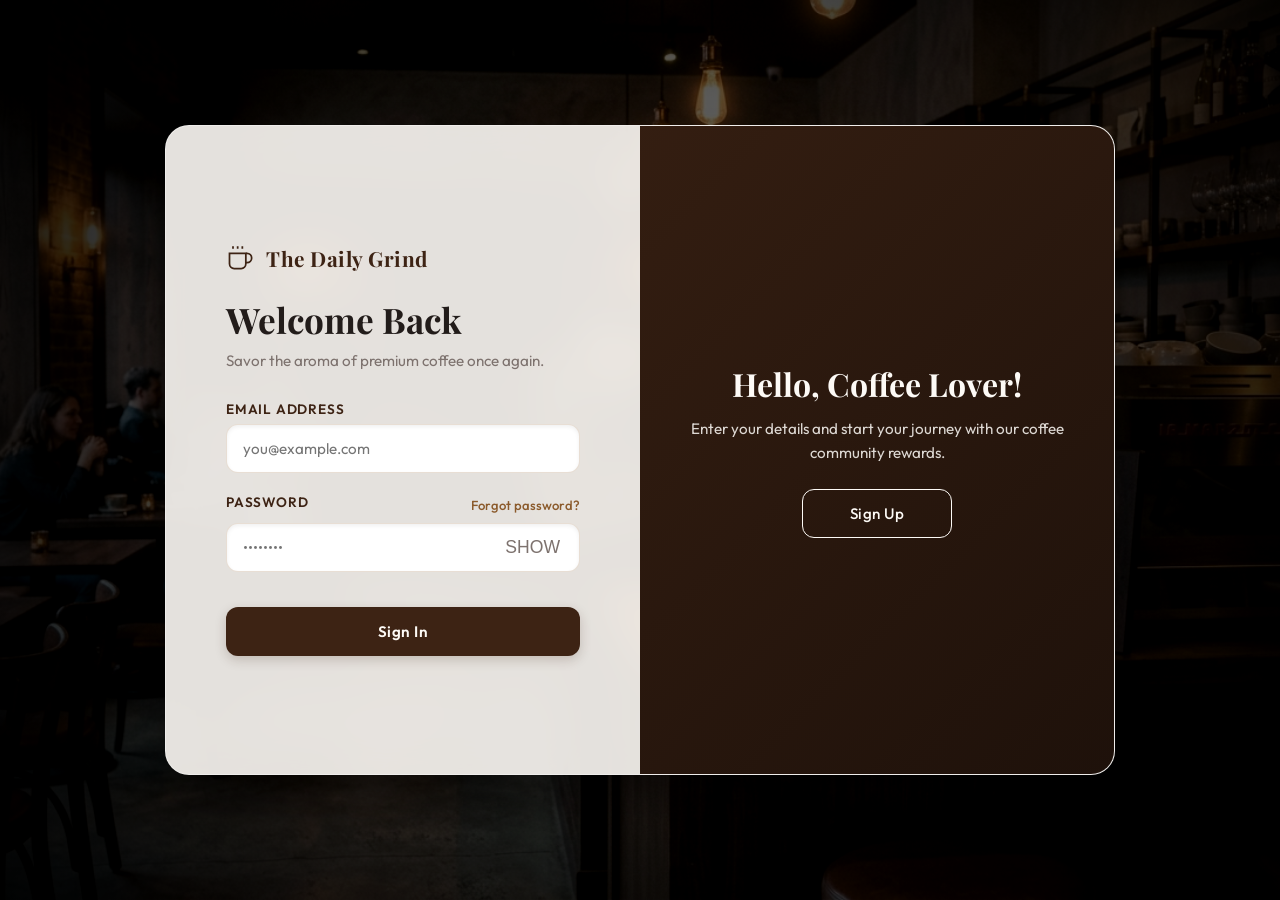
==== index.html @ 91935ff2 "Initial commit: Coffee Shop Management System" ====
<!DOCTYPE html>
<html lang="en">
<head>
  <meta charset="UTF-8">
  <meta name="viewport" content="width=device-width, initial-scale=1.0">
  <meta name="description" content="Access the Daily Grind coffee shop portal. Sign in or create an account to manage orders, earn loyalty rewards, and explore premium blends.">
  <title>The Daily Grind | Member Portal</title>
  <!-- Google Fonts -->
  <link rel="preconnect" href="https://fonts.googleapis.com">
  <link rel="preconnect" href="https://fonts.gstatic.com" crossorigin>
  <link href="https://fonts.googleapis.com/css2?family=Outfit:wght@300;400;500;600;700&family=Playfair+Display:ital,wght@0,400;0,600;0,700;1,400&display=swap" rel="stylesheet">
  <!-- Stylesheet -->
  <link rel="stylesheet" href="style.css">
</head>
<body>
  <!-- Toast Notification System -->
  <div id="toast-container" aria-live="polite"></div>

  <!-- Background overlay overlaying the generated image -->
  <div class="bg-blur-overlay"></div>

  <main class="auth-wrapper">
    <div class="auth-container" id="auth-container">
      
      <!-- SIGN UP FORM -->
      <div class="form-container sign-up-container">
        <form id="signup-form" novalidate>
          <div class="brand-header">
            <svg class="brand-logo-svg" viewBox="0 0 24 24" fill="none" stroke="currentColor" stroke-width="1.5">
              <path d="M17 8h1a4 4 0 1 1 0 8h-1"/>
              <path d="M3 8h14v9a4 4 0 0 1-4 4H7a4 4 0 0 1-4-4V8z"/>
              <line x1="6" y1="2" x2="6" y2="4"/>
              <line x1="10" y1="2" x2="10" y2="4"/>
              <line x1="14" y1="2" x2="14" y2="4"/>
            </svg>
            <h1 class="brand-title">The Daily Grind</h1>
          </div>
          <h2>Create Account</h2>
          <p class="form-subtitle">Join us for the ultimate coffee experience.</p>
          
          <!-- Full Name -->
          <div class="field-group">
            <label for="signup-name">Full Name</label>
            <input
              type="text"
              id="signup-name"
              name="name"
              placeholder="e.g. John Doe"
              required
              autocomplete="name"
              enterkeyhint="next"
            >
            <div id="signup-name-error" class="error-msg">
              <svg class="error-svg-icon" viewBox="0 0 24 24" fill="none" stroke="currentColor" stroke-width="2">
                <circle cx="12" cy="12" r="10"/><line x1="12" y1="8" x2="12" y2="12"/><line x1="12" y1="16" x2="12.01" y2="16"/>
              </svg>
              <span>Please enter your full name.</span>
            </div>
          </div>

          <!-- Email -->
          <div class="field-group">
            <label for="signup-email">Email Address</label>
            <span id="signup-email-hint" class="hint">Format: you@example.com</span>
            <input
              type="email"
              id="signup-email"
              name="email"
              placeholder="you@example.com"
              required
              autocomplete="username"
              aria-describedby="signup-email-hint"
              enterkeyhint="next"
            >
            <div id="signup-email-error" class="error-msg">
              <svg class="error-svg-icon" viewBox="0 0 24 24" fill="none" stroke="currentColor" stroke-width="2">
                <circle cx="12" cy="12" r="10"/><line x1="12" y1="8" x2="12" y2="12"/><line x1="12" y1="16" x2="12.01" y2="16"/>
              </svg>
              <span>Please enter a valid email address.</span>
            </div>
          </div>

          <!-- Password -->
          <div class="field-group">
            <label for="signup-password">Password</label>
            <!-- Rules placed above the input for visibility and accessibility -->
            <ul id="password-rules" class="rules-list">
              <li id="rule-length">At least 8 characters</li>
              <li id="rule-uppercase">One uppercase letter</li>
              <li id="rule-number">One number</li>
              <li id="rule-special">One special character</li>
            </ul>
            <div class="password-input-wrapper">
              <input
                type="password"
                id="signup-password"
                name="new-password"
                placeholder="••••••••"
                required
                pattern="(?=.*\d)(?=.*[a-z])(?=.*[A-Z])(?=.*[\W_]).{8,}"
                autocomplete="new-password"
                aria-describedby="password-rules"
                enterkeyhint="done"
              >
              <button 
                type="button" 
                class="toggle-password-btn" 
                aria-label="Show password"
                title="Show password"
              >
                SHOW
              </button>
            </div>
            <div id="signup-password-error" class="error-msg">
              <svg class="error-svg-icon" viewBox="0 0 24 24" fill="none" stroke="currentColor" stroke-width="2">
                <circle cx="12" cy="12" r="10"/><line x1="12" y1="8" x2="12" y2="12"/><line x1="12" y1="16" x2="12.01" y2="16"/>
              </svg>
              <span>Password does not meet security requirements.</span>
            </div>
          </div>

          <button type="submit" class="btn btn-primary" id="btn-signup">Create Account</button>
          
          <div class="mobile-toggle-helper">
            Already have an account? <button type="button" class="btn-text" id="toggle-to-signin">Sign In</button>
          </div>
        </form>
      </div>

      <!-- SIGN IN FORM -->
      <div class="form-container sign-in-container">
        <form id="signin-form" novalidate>
          <div class="brand-header">
            <svg class="brand-logo-svg" viewBox="0 0 24 24" fill="none" stroke="currentColor" stroke-width="1.5">
              <path d="M17 8h1a4 4 0 1 1 0 8h-1"/>
              <path d="M3 8h14v9a4 4 0 0 1-4 4H7a4 4 0 0 1-4-4V8z"/>
              <line x1="6" y1="2" x2="6" y2="4"/>
              <line x1="10" y1="2" x2="10" y2="4"/>
              <line x1="14" y1="2" x2="14" y2="4"/>
            </svg>
            <h1 class="brand-title">The Daily Grind</h1>
          </div>
          <h2>Welcome Back</h2>
          <p class="form-subtitle">Savor the aroma of premium coffee once again.</p>

          <!-- Email -->
          <div class="field-group">
            <label for="signin-email">Email Address</label>
            <input
              type="email"
              id="signin-email"
              name="email"
              placeholder="you@example.com"
              required
              autocomplete="username"
              enterkeyhint="next"
            >
            <div id="signin-email-error" class="error-msg">
              <svg class="error-svg-icon" viewBox="0 0 24 24" fill="none" stroke="currentColor" stroke-width="2">
                <circle cx="12" cy="12" r="10"/><line x1="12" y1="8" x2="12" y2="12"/><line x1="12" y1="16" x2="12.01" y2="16"/>
              </svg>
              <span>Please enter a valid email address.</span>
            </div>
          </div>

          <!-- Password -->
          <div class="field-group">
            <div class="label-row">
              <label for="signin-password">Password</label>
              <a href="#" class="forgot-password-link">Forgot password?</a>
            </div>
            <div class="password-input-wrapper">
              <input
                type="password"
                id="signin-password"
                name="password"
                placeholder="••••••••"
                required
                autocomplete="current-password"
                enterkeyhint="done"
              >
              <button 
                type="button" 
                class="toggle-password-btn" 
                aria-label="Show password"
                title="Show password"
              >
                SHOW
              </button>
            </div>
            <div id="signin-password-error" class="error-msg">
              <svg class="error-svg-icon" viewBox="0 0 24 24" fill="none" stroke="currentColor" stroke-width="2">
                <circle cx="12" cy="12" r="10"/><line x1="12" y1="8" x2="12" y2="12"/><line x1="12" y1="16" x2="12.01" y2="16"/>
              </svg>
              <span>Password is required.</span>
            </div>
          </div>

          <button type="submit" class="btn btn-primary" id="btn-signin">Sign In</button>
          
          <div class="mobile-toggle-helper">
            New to the shop? <button type="button" class="btn-text" id="toggle-to-signup">Create Account</button>
          </div>
        </form>
      </div>

      <!-- OVERLAY PANELS FOR DESKTOP -->
      <div class="overlay-container">
        <div class="overlay">
          <div class="overlay-panel overlay-left">
            <h3>Welcome Back, Friend!</h3>
            <p>To keep connected with your rewards, please log in with your personal info.</p>
            <button class="btn btn-outline" id="signIn">Sign In</button>
          </div>
          <div class="overlay-panel overlay-right">
            <h3>Hello, Coffee Lover!</h3>
            <p>Enter your details and start your journey with our coffee community rewards.</p>
            <button class="btn btn-outline" id="signUp">Sign Up</button>
          </div>
        </div>
      </div>

    </div>
  </main>

  <script src="api_client.js"></script>
  <script src="app.js"></script>
</body>
</html>
---- style.css ----
/* CSS CUSTOM PROPERTIES (Variables) */
:root {
  /* Color Palette - Premium Espresso Black, Cream White, and Warm Coffee Browns */
  --color-dark-bg: #12100e;        /* Dark roasted charcoal */
  --color-dark-surface: #1e1b18;   /* Espresso dark surface */
  --color-light-bg: #fdfaf6;       /* Warm milk cream */
  --color-light-surface: #ffffff;  /* Pure white */
  --color-accent-brown: #8b5a2b;   /* Roasted caramel brown */
  --color-accent-hover: #70461e;   /* Dark cocoa hover state */
  --color-accent-light: #dfc1a5;   /* Creamy latte outline/accent */
  --color-accent-dark: #3d2314;    /* Strong double-shot espresso */
  
  --color-text-dark: #221c1a;      /* Bold print dark text */
  --color-text-light: #fdfaf6;     /* Bright text for dark backgrounds */
  --color-text-muted: #7d726e;     /* Ground coffee grey text */
  
  /* Validation Colors */
  --color-error: #c84021;          /* Warm dark red error */
  --color-error-bg: #fdf3f0;
  --color-success: #1f7d45;        /* Forest green success */
  --color-success-bg: #f2fbf5;
  
  /* Typography */
  --font-sans: 'Outfit', -apple-system, BlinkMacSystemFont, "Segoe UI", Roboto, sans-serif;
  --font-serif: 'Playfair Display', "Didot", Georgia, serif;
  
  /* Design Details */
  --border-radius-lg: 24px;
  --border-radius-md: 12px;
  --border-radius-sm: 8px;
  
  --shadow-premium: 0 20px 40px rgba(0, 0, 0, 0.4), 0 1px 3px rgba(0, 0, 0, 0.1);
  --shadow-inner: inset 0 2px 4px rgba(0, 0, 0, 0.06);
  --shadow-focus: 0 0 0 4px rgba(139, 90, 43, 0.25);
  --shadow-error-focus: 0 0 0 4px rgba(200, 64, 33, 0.2);
  --shadow-success-focus: 0 0 0 4px rgba(31, 125, 69, 0.2);
  
  --transition-normal: 0.3s cubic-bezier(0.25, 0.8, 0.25, 1);
  --transition-slow: 0.6s cubic-bezier(0.76, 0, 0.24, 1);
}

/* RESET & BASE STYLES */
*, *::before, *::after {
  box-sizing: border-box;
  margin: 0;
  padding: 0;
}

body {
  font-family: var(--font-sans);
  background-color: var(--color-dark-bg);
  color: var(--color-text-dark);
  min-height: 100vh;
  display: flex;
  justify-content: center;
  align-items: center;
  overflow-x: hidden;
  position: relative;
}

/* BACKGROUND BLUR & IMAGE OVERLAY */
.bg-blur-overlay {
  position: fixed;
  top: 0;
  left: 0;
  width: 100vw;
  height: 100vh;
  background-image: url('coffee_shop_bg.jpg');
  background-size: cover;
  background-position: center;
  z-index: -2;
  filter: brightness(0.45) contrast(1.05);
}

.bg-blur-overlay::after {
  content: '';
  position: absolute;
  top: 0;
  left: 0;
  width: 100%;
  height: 100%;
  background: radial-gradient(circle, transparent 30%, rgba(10, 9, 8, 0.85) 100%);
  z-index: -1;
}

/* MAIN WRAPPER */
.auth-wrapper {
  width: 100%;
  max-width: 1200px;
  padding: 20px;
  display: flex;
  justify-content: center;
  align-items: center;
  z-index: 1;
}

/* AUTH CONTAINER (Glassmorphism card) */
.auth-container {
  background: rgba(253, 250, 246, 0.9); /* Cream glass base */
  backdrop-filter: blur(20px);
  -webkit-backdrop-filter: blur(20px);
  border: 1px solid rgba(255, 255, 255, 0.4);
  border-radius: var(--border-radius-lg);
  box-shadow: var(--shadow-premium);
  position: relative;
  overflow: hidden;
  width: 950px;
  max-width: 100%;
  min-height: 650px;
  transition: min-height var(--transition-slow);
}

/* FORM CONTAINERS (Desktop sliding setup) */
.form-container {
  position: absolute;
  top: 0;
  height: 100%;
  transition: all var(--transition-slow);
}

.sign-in-container {
  left: 0;
  width: 50%;
  z-index: 2;
}

.sign-up-container {
  left: 0;
  width: 50%;
  opacity: 0;
  z-index: 1;
}

/* ACTIVE STATE ANIMATIONS FOR DESKTOP SLIDE */
.auth-container.right-panel-active .sign-in-container {
  transform: translateX(100%);
  opacity: 0;
  z-index: 1;
}

.auth-container.right-panel-active .sign-up-container {
  transform: translateX(100%);
  opacity: 1;
  z-index: 5;
  animation: show 0.6s;
}

@keyframes show {
  0%, 49.99% {
    opacity: 0;
    z-index: 1;
  }
  50%, 100% {
    opacity: 1;
    z-index: 5;
  }
}

/* FORM INNER STYLING */
form {
  background: transparent;
  display: flex;
  flex-direction: column;
  padding: 40px 60px;
  height: 100%;
  justify-content: center;
  overflow-y: auto;
}

/* Custom Scrollbar for form content */
form::-webkit-scrollbar {
  width: 6px;
}
form::-webkit-scrollbar-track {
  background: transparent;
}
form::-webkit-scrollbar-thumb {
  background: rgba(139, 90, 43, 0.2);
  border-radius: var(--border-radius-sm);
}
form::-webkit-scrollbar-thumb:hover {
  background: rgba(139, 90, 43, 0.4);
}

/* BRAND HEADER */
.brand-header {
  display: flex;
  align-items: center;
  gap: 12px;
  margin-bottom: 24px;
}

.brand-logo-svg {
  width: 28px;
  height: 28px;
  stroke: var(--color-accent-dark);
  flex-shrink: 0;
}

.brand-title {
  font-family: var(--font-serif);
  font-size: 1.3rem;
  font-weight: 700;
  color: var(--color-accent-dark);
  letter-spacing: 0.5px;
}

/* Error message SVG icon */
.error-svg-icon {
  width: 14px;
  height: 14px;
  stroke: var(--color-error);
  flex-shrink: 0;
}

.error-msg {
  display: none;
  color: var(--color-error);
  font-size: 0.82rem;
  font-weight: 500;
  margin-top: 6px;
  animation: slideDown 0.25s ease-out;
  align-items: center;
  gap: 6px;
}

h2 {
  font-family: var(--font-serif);
  font-size: 2.2rem;
  font-weight: 700;
  color: var(--color-text-dark);
  margin-bottom: 8px;
}

.form-subtitle {
  color: var(--color-text-muted);
  font-size: 0.95rem;
  margin-bottom: 30px;
}

/* FORM FIELD GROUPS */
.field-group {
  margin-bottom: 20px;
  display: flex;
  flex-direction: column;
  position: relative;
}

.label-row {
  display: flex;
  justify-content: space-between;
  align-items: center;
  margin-bottom: 6px;
}

label {
  font-size: 0.85rem;
  font-weight: 600;
  color: var(--color-accent-dark);
  margin-bottom: 6px;
  text-transform: uppercase;
  letter-spacing: 0.8px;
}

/* Hints placed above the inputs as specified by standard */
.hint {
  font-size: 0.8rem;
  color: var(--color-text-muted);
  margin-bottom: 6px;
  display: block;
}

.rules-list {
  font-size: 0.78rem;
  color: var(--color-text-muted);
  margin-bottom: 8px;
  padding-left: 18px;
  display: flex;
  flex-direction: column;
  gap: 4px;
}

.rules-list li {
  transition: color var(--transition-normal);
}

.rules-list li.valid {
  color: var(--color-success);
}

.rules-list li.valid::marker {
  content: '✓ ';
}

.rules-list li.invalid-active {
  color: var(--color-error);
  font-weight: 500;
}

input {
  background-color: var(--color-light-surface);
  border: 1.5px solid rgba(139, 90, 43, 0.2);
  border-radius: var(--border-radius-md);
  padding: 14px 16px;
  font-family: var(--font-sans);
  font-size: 0.95rem;
  color: var(--color-text-dark);
  width: 100%;
  outline: none;
  box-shadow: var(--shadow-inner);
  transition: border-color var(--transition-normal), 
              background-color var(--transition-normal), 
              box-shadow var(--transition-normal);
}

input:hover {
  border-color: rgba(139, 90, 43, 0.4);
}

input:focus {
  border-color: var(--color-accent-brown);
  box-shadow: var(--shadow-focus);
}

/* PASSWORD INPUT WRAPPER WITH SHOW/HIDE TOGGLE */
.password-input-wrapper {
  position: relative;
  display: flex;
  align-items: center;
  width: 100%;
}

.password-input-wrapper input {
  padding-right: 48px;
}

.toggle-password-btn {
  position: absolute;
  right: 12px;
  background: none;
  border: none;
  cursor: pointer;
  padding: 8px;
  font-size: 1.1rem;
  color: var(--color-text-muted);
  transition: color var(--transition-normal), transform var(--transition-normal);
  display: flex;
  align-items: center;
  justify-content: center;
  border-radius: 50%;
}

.toggle-password-btn:hover {
  color: var(--color-accent-brown);
  background-color: rgba(139, 90, 43, 0.06);
}

.toggle-password-btn:focus-visible {
  outline: 2px solid var(--color-accent-brown);
}

/* FORM ERROR MESSAGES */
.error-msg {
  display: none;
  color: var(--color-error);
  font-size: 0.82rem;
  font-weight: 500;
  margin-top: 6px;
  animation: slideDown 0.25s ease-out;
}

@keyframes slideDown {
  from {
    opacity: 0;
    transform: translateY(-5px);
  }
  to {
    opacity: 1;
    transform: translateY(0);
  }
}

/* INPUT VALIDATION STYLING - MODERN `:user-invalid` & `:user-valid` AND FALLBACKS */
input:user-invalid,
input.user-invalid-fallback {
  border-color: var(--color-error);
  background-color: var(--color-error-bg);
}

input:user-invalid:focus,
input.user-invalid-fallback:focus {
  box-shadow: var(--shadow-error-focus);
}

input:user-invalid + .error-msg,
input.user-invalid-fallback + .error-msg,
.password-input-wrapper:has(input:user-invalid) + .error-msg,
.password-input-wrapper:has(input.user-invalid-fallback) + .error-msg {
  display: block;
}

/* Highlight rules list when error is shown */
.field-group:has(input:user-invalid) label,
.field-group:has(input.user-invalid-fallback) label {
  color: var(--color-error);
}

/* Success reinforces validation */
input:user-valid,
input.user-valid-fallback {
  border-color: var(--color-success);
}

input:user-valid:focus,
input.user-valid-fallback:focus {
  box-shadow: var(--shadow-success-focus);
}

/* LINKS */
.forgot-password-link {
  font-size: 0.82rem;
  color: var(--color-accent-brown);
  text-decoration: none;
  font-weight: 500;
  transition: color var(--transition-normal);
}

.forgot-password-link:hover {
  color: var(--color-accent-hover);
  text-decoration: underline;
}

/* BUTTONS */
.btn {
  border-radius: var(--border-radius-md);
  border: 1px solid transparent;
  padding: 14px 28px;
  font-family: var(--font-sans);
  font-size: 0.95rem;
  font-weight: 600;
  letter-spacing: 0.5px;
  cursor: pointer;
  transition: all var(--transition-normal);
  display: inline-flex;
  justify-content: center;
  align-items: center;
  text-decoration: none;
  outline: none;
}

.btn-primary {
  background-color: var(--color-accent-dark);
  color: var(--color-text-light);
  box-shadow: 0 4px 12px rgba(61, 35, 20, 0.2);
  margin-top: 15px;
}

.btn-primary:hover {
  background-color: var(--color-accent-hover);
  transform: translateY(-2px);
  box-shadow: 0 6px 16px rgba(139, 90, 43, 0.35);
}

.btn-primary:active {
  transform: translateY(0);
}

.btn-outline {
  background-color: transparent;
  border-color: var(--color-text-light);
  color: var(--color-text-light);
  font-weight: 500;
  width: 150px;
}

.btn-outline:hover {
  background-color: var(--color-text-light);
  color: var(--color-accent-dark);
  transform: translateY(-2px);
}

.btn-outline:active {
  transform: translateY(0);
}

.btn-text {
  background: none;
  border: none;
  font-family: var(--font-sans);
  font-size: inherit;
  font-weight: 600;
  color: var(--color-accent-brown);
  cursor: pointer;
  padding: 0 2px;
  text-decoration: underline;
}

.btn-text:hover {
  color: var(--color-accent-hover);
}

/* MOBILE TOGGLE HELPER */
.mobile-toggle-helper {
  display: none; /* Desktop hidden */
}

/* SLIDING OVERLAY CONTAINER (Desktop-only styling) */
.overlay-container {
  position: absolute;
  top: 0;
  left: 50%;
  width: 50%;
  height: 100%;
  overflow: hidden;
  transition: transform var(--transition-slow);
  z-index: 100;
}

.auth-container.right-panel-active .overlay-container {
  transform: translateX(-100%);
}

.overlay {
  background: linear-gradient(135deg, var(--color-accent-dark) 0%, #1e110a 100%);
  background-repeat: no-repeat;
  background-size: cover;
  color: var(--color-text-light);
  position: relative;
  left: -100%;
  height: 100%;
  width: 200%;
  transform: translateX(0);
  transition: transform var(--transition-slow);
}

.auth-container.right-panel-active .overlay {
  transform: translateX(50%);
}

.overlay-panel {
  position: absolute;
  display: flex;
  flex-direction: column;
  justify-content: center;
  align-items: center;
  padding: 0 50px;
  text-align: center;
  top: 0;
  height: 100%;
  width: 50%;
  transform: translateX(0);
  transition: transform var(--transition-slow);
}

.overlay-left {
  transform: translateX(-20%);
}

.auth-container.right-panel-active .overlay-left {
  transform: translateX(0);
}

.overlay-right {
  right: 0;
  transform: translateX(0);
}

.auth-container.right-panel-active .overlay-right {
  transform: translateX(20%);
}

.overlay-panel h3 {
  font-family: var(--font-serif);
  font-size: 2rem;
  font-weight: 700;
  margin-bottom: 12px;
}

.overlay-panel p {
  font-size: 0.95rem;
  line-height: 1.6;
  margin-bottom: 24px;
  opacity: 0.85;
}

/* TOAST MESSAGE SYSTEM */
#toast-container {
  position: fixed;
  bottom: 24px;
  right: 24px;
  z-index: 1000;
  display: flex;
  flex-direction: column;
  gap: 12px;
}

.toast {
  background: var(--color-light-surface);
  color: var(--color-text-dark);
  padding: 16px 24px;
  border-radius: var(--border-radius-md);
  box-shadow: 0 10px 30px rgba(0,0,0,0.15);
  border-left: 5px solid var(--color-accent-brown);
  font-weight: 500;
  font-size: 0.92rem;
  display: flex;
  align-items: center;
  gap: 12px;
  min-width: 300px;
  max-width: 450px;
  transform: translateY(100px);
  opacity: 0;
  animation: toastIn 0.35s cubic-bezier(0.175, 0.885, 0.32, 1.275) forwards;
  transition: opacity 0.3s, transform 0.3s;
}

.toast.toast-success {
  border-left-color: var(--color-success);
}

.toast.toast-error {
  border-left-color: var(--color-error);
}

@keyframes toastIn {
  to {
    transform: translateY(0);
    opacity: 1;
  }
}

/* RESPONSIVE LAYOUT (Mobile & Tablet adaptions) */
@media (max-width: 768px) {
  .auth-container {
    width: 100%;
    min-height: 520px;
    height: auto;
    padding-bottom: 20px;
  }

  .overlay-container {
    display: none; /* Hide desktop side panel */
  }

  .form-container {
    position: relative;
    width: 100%;
    height: auto;
    transform: none !important;
    opacity: 1 !important;
    display: none;
  }

  /* Responsive toggling active state controlled by JS */
  .auth-container:not(.right-panel-active) .sign-in-container {
    display: block;
  }

  .auth-container.right-panel-active .sign-up-container {
    display: block;
    animation: fadeIn 0.4s ease;
  }

  form {
    padding: 30px 24px;
  }

  h2 {
    font-size: 1.8rem;
  }

  .mobile-toggle-helper {
    display: block;
    text-align: center;
    margin-top: 24px;
    font-size: 0.9rem;
    color: var(--color-text-muted);
  }

  @keyframes fadeIn {
    from { opacity: 0; }
    to { opacity: 1; }
  }
}
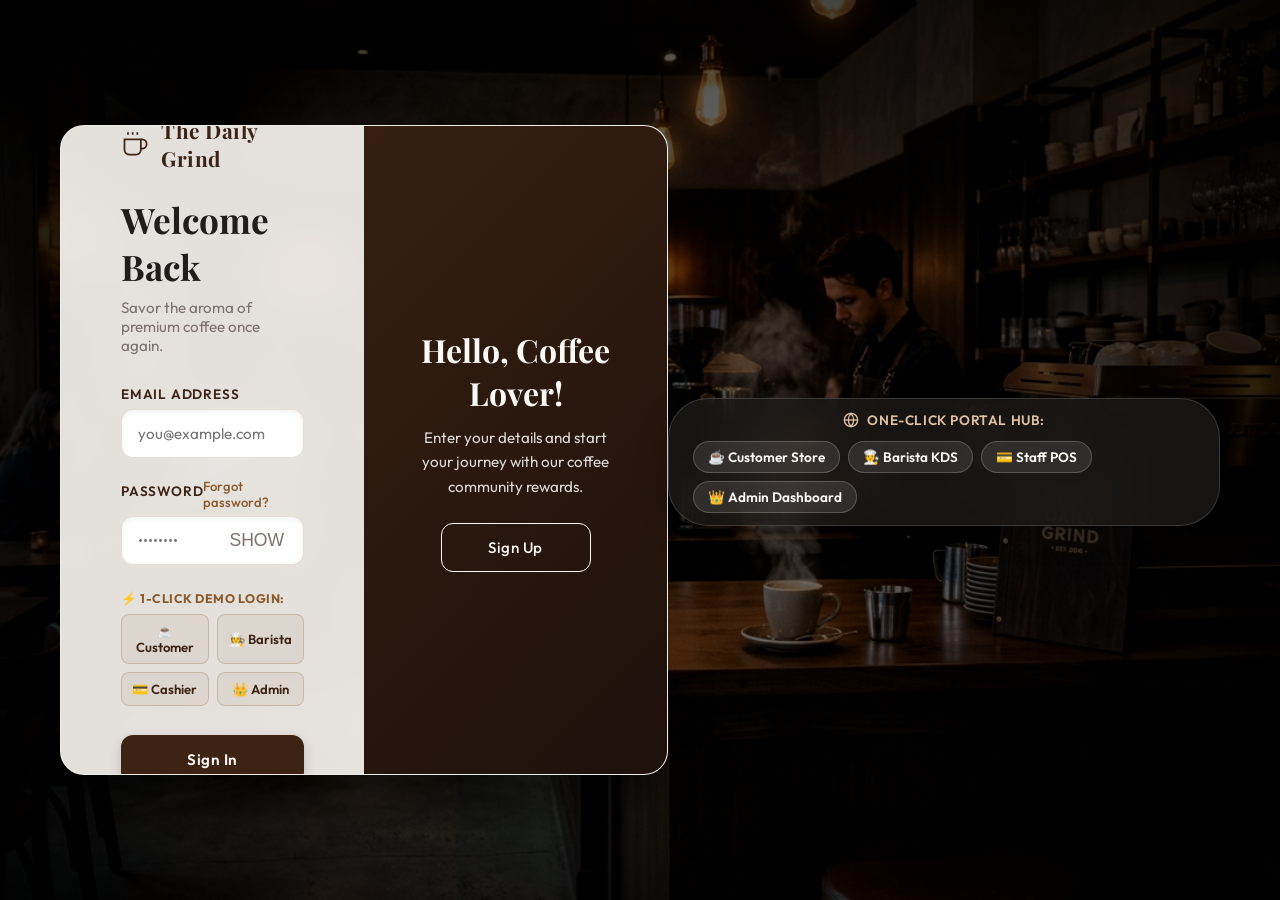
==== commit 0d3c8a81: "Add unified single-portal authentication with role selection, 1-click demo login, portal hub, and re" ====
--- a/index.html
+++ b/index.html
@@ -119,6 +119,17 @@
             </div>
           </div>
 
+          <!-- Account Role Selection -->
+          <div class="field-group">
+            <label for="signup-role">Account Access Level</label>
+            <select id="signup-role" name="role" class="auth-role-select">
+              <option value="customer" selected>☕ Customer (Ordering & Loyalty Rewards)</option>
+              <option value="barista">🧑‍🍳 Barista (Kitchen Ticket Display)</option>
+              <option value="staff">💳 Staff / Cashier (POS Terminal Register)</option>
+              <option value="admin">👑 Store Administrator (Full Control & Analytics)</option>
+            </select>
+          </div>
+
           <button type="submit" class="btn btn-primary" id="btn-signup">Create Account</button>
           
           <div class="mobile-toggle-helper">
@@ -196,6 +207,17 @@
             </div>
           </div>
 
+          <!-- 1-Click Quick Demo Accounts -->
+          <div class="quick-demo-wrapper">
+            <span class="quick-demo-label">⚡ 1-Click Demo Login:</span>
+            <div class="quick-demo-chips">
+              <button type="button" class="demo-chip" data-email="john.doe@example.com" data-role="customer" title="Sign in as Customer">☕ Customer</button>
+              <button type="button" class="demo-chip" data-email="barista@dailygrind.com" data-role="barista" title="Sign in as Barista">🧑‍🍳 Barista</button>
+              <button type="button" class="demo-chip" data-email="sarah.j@dailygrind.com" data-role="staff" title="Sign in as Staff POS">💳 Cashier</button>
+              <button type="button" class="demo-chip" data-email="admin@dailygrind.com" data-role="admin" title="Sign in as Admin">👑 Admin</button>
+            </div>
+          </div>
+
           <button type="submit" class="btn btn-primary" id="btn-signin">Sign In</button>
           
           <div class="mobile-toggle-helper">
@@ -221,6 +243,24 @@
       </div>
 
     </div>
+
+    <!-- DIRECT PORTAL ACCESS HUB (Instant 1-URL Hub) -->
+    <nav class="direct-hub-nav" aria-label="Direct Portal Links">
+      <div class="direct-hub-header">
+        <svg viewBox="0 0 24 24" fill="none" stroke="currentColor" stroke-width="2" class="direct-hub-icon">
+          <circle cx="12" cy="12" r="10"/>
+          <line x1="2" y1="12" x2="22" y2="12"/>
+          <path d="M12 2a15.3 15.3 0 0 1 4 10 15.3 15.3 0 0 1-4 10 15.3 15.3 0 0 1-4-10 15.3 15.3 0 0 1 4-10z"/>
+        </svg>
+        <span>One-Click Portal Hub:</span>
+      </div>
+      <div class="direct-hub-links">
+        <a href="dashboard.html" class="hub-pill">☕ Customer Store</a>
+        <a href="barista.html" class="hub-pill">🧑‍🍳 Barista KDS</a>
+        <a href="staff.html" class="hub-pill">💳 Staff POS</a>
+        <a href="admin.html" class="hub-pill">👑 Admin Dashboard</a>
+      </div>
+    </nav>
   </main>
 
   <script src="api_client.js"></script>
--- a/style.css
+++ b/style.css
@@ -682,3 +682,132 @@
     to { opacity: 1; }
   }
 }
+
+/* ROLE SELECT IN SIGNUP */
+.auth-role-select {
+  background-color: var(--color-light-surface);
+  border: 1.5px solid rgba(139, 90, 43, 0.2);
+  border-radius: var(--border-radius-md);
+  padding: 13px 16px;
+  font-family: var(--font-sans);
+  font-size: 0.92rem;
+  color: var(--color-text-dark);
+  width: 100%;
+  outline: none;
+  cursor: pointer;
+  box-shadow: var(--shadow-inner);
+  transition: border-color var(--transition-normal);
+}
+
+.auth-role-select:focus {
+  border-color: var(--color-accent-brown);
+  box-shadow: var(--shadow-focus);
+}
+
+/* QUICK 1-CLICK DEMO ACCOUNTS BAR */
+.quick-demo-wrapper {
+  margin: 6px 0 14px 0;
+  display: flex;
+  flex-direction: column;
+  gap: 8px;
+}
+
+.quick-demo-label {
+  font-size: 0.78rem;
+  font-weight: 700;
+  letter-spacing: 0.5px;
+  text-transform: uppercase;
+  color: var(--color-accent-brown);
+}
+
+.quick-demo-chips {
+  display: grid;
+  grid-template-columns: repeat(2, 1fr);
+  gap: 8px;
+}
+
+.demo-chip {
+  background: rgba(139, 90, 43, 0.08);
+  border: 1px solid rgba(139, 90, 43, 0.25);
+  border-radius: 8px;
+  padding: 8px 10px;
+  font-size: 0.82rem;
+  font-family: var(--font-sans);
+  font-weight: 600;
+  color: var(--color-accent-dark);
+  cursor: pointer;
+  display: flex;
+  align-items: center;
+  justify-content: center;
+  gap: 6px;
+  transition: all 0.2s ease;
+}
+
+.demo-chip:hover {
+  background: var(--color-accent-dark);
+  color: #fff;
+  border-color: var(--color-accent-dark);
+  transform: translateY(-1px);
+}
+
+/* DIRECT PORTAL NAVIGATION HUB BAR (1-URL HUB) */
+.direct-hub-nav {
+  margin-top: 24px;
+  display: flex;
+  flex-wrap: wrap;
+  align-items: center;
+  justify-content: center;
+  gap: 12px;
+  padding: 12px 24px;
+  background: rgba(30, 27, 24, 0.75);
+  backdrop-filter: blur(16px);
+  -webkit-backdrop-filter: blur(16px);
+  border: 1px solid rgba(255, 255, 255, 0.15);
+  border-radius: 40px;
+  box-shadow: 0 10px 30px rgba(0, 0, 0, 0.3);
+  z-index: 10;
+  animation: fadeIn 0.5s ease-out;
+}
+
+.direct-hub-header {
+  display: flex;
+  align-items: center;
+  gap: 8px;
+  font-size: 0.85rem;
+  font-weight: 600;
+  color: #dfc1a5;
+  text-transform: uppercase;
+  letter-spacing: 0.6px;
+}
+
+.direct-hub-icon {
+  width: 16px;
+  height: 16px;
+  stroke: #dfc1a5;
+}
+
+.direct-hub-links {
+  display: flex;
+  flex-wrap: wrap;
+  gap: 8px;
+}
+
+.hub-pill {
+  background: rgba(255, 255, 255, 0.1);
+  color: #fdfaf6;
+  text-decoration: none;
+  font-size: 0.85rem;
+  font-weight: 600;
+  padding: 6px 14px;
+  border-radius: 20px;
+  border: 1px solid rgba(255, 255, 255, 0.2);
+  transition: all 0.2s ease;
+}
+
+.hub-pill:hover {
+  background: #dfc1a5;
+  color: #1e1b18;
+  border-color: #dfc1a5;
+  transform: translateY(-2px);
+}
+
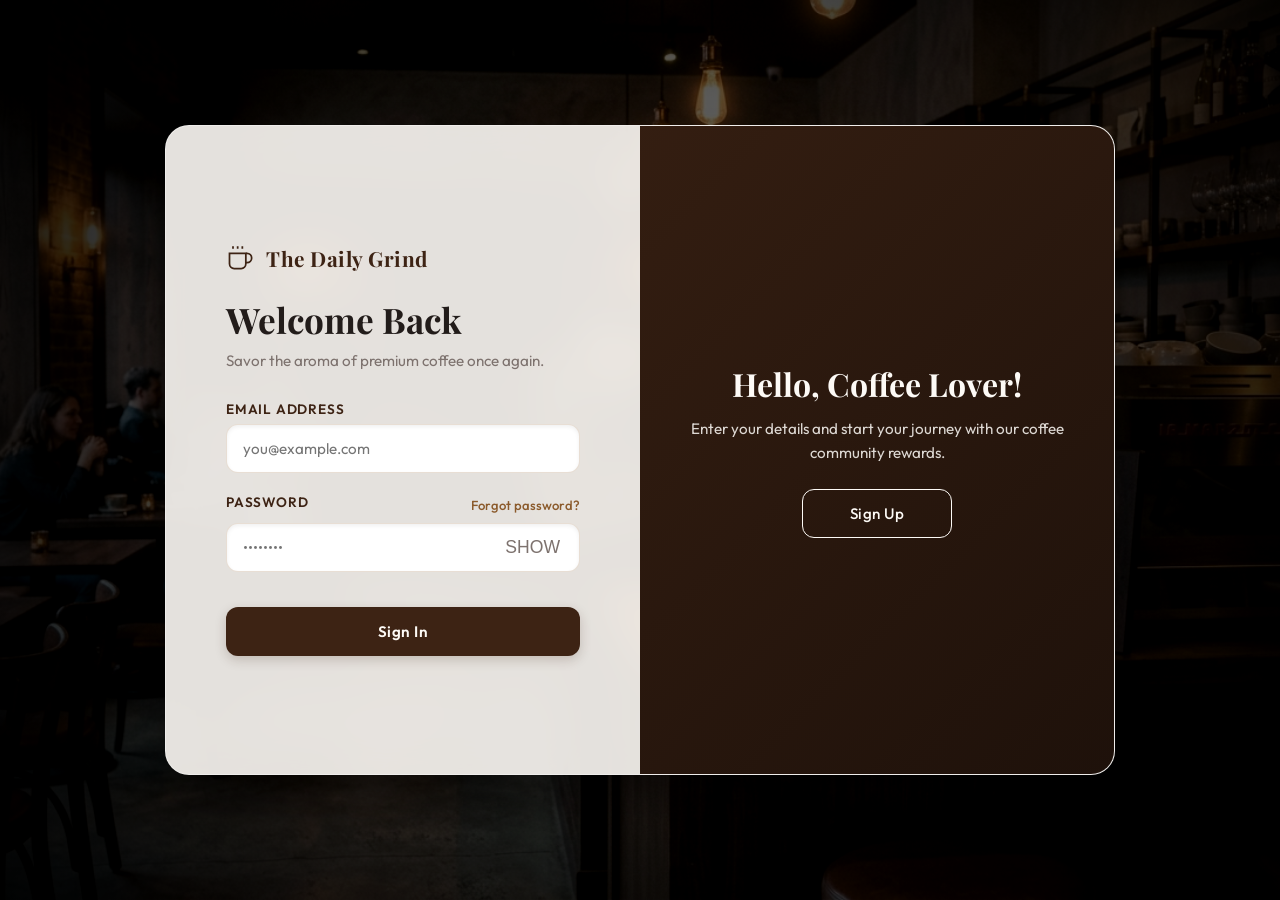
==== commit 7e0d64b5: "Remove 1-click demo login and portal hub; finalize clean unified login and signup layout" ====
--- a/index.html
+++ b/index.html
@@ -207,17 +207,6 @@
             </div>
           </div>
 
-          <!-- 1-Click Quick Demo Accounts -->
-          <div class="quick-demo-wrapper">
-            <span class="quick-demo-label">⚡ 1-Click Demo Login:</span>
-            <div class="quick-demo-chips">
-              <button type="button" class="demo-chip" data-email="john.doe@example.com" data-role="customer" title="Sign in as Customer">☕ Customer</button>
-              <button type="button" class="demo-chip" data-email="barista@dailygrind.com" data-role="barista" title="Sign in as Barista">🧑‍🍳 Barista</button>
-              <button type="button" class="demo-chip" data-email="sarah.j@dailygrind.com" data-role="staff" title="Sign in as Staff POS">💳 Cashier</button>
-              <button type="button" class="demo-chip" data-email="admin@dailygrind.com" data-role="admin" title="Sign in as Admin">👑 Admin</button>
-            </div>
-          </div>
-
           <button type="submit" class="btn btn-primary" id="btn-signin">Sign In</button>
           
           <div class="mobile-toggle-helper">
@@ -243,24 +232,6 @@
       </div>
 
     </div>
-
-    <!-- DIRECT PORTAL ACCESS HUB (Instant 1-URL Hub) -->
-    <nav class="direct-hub-nav" aria-label="Direct Portal Links">
-      <div class="direct-hub-header">
-        <svg viewBox="0 0 24 24" fill="none" stroke="currentColor" stroke-width="2" class="direct-hub-icon">
-          <circle cx="12" cy="12" r="10"/>
-          <line x1="2" y1="12" x2="22" y2="12"/>
-          <path d="M12 2a15.3 15.3 0 0 1 4 10 15.3 15.3 0 0 1-4 10 15.3 15.3 0 0 1-4-10 15.3 15.3 0 0 1 4-10z"/>
-        </svg>
-        <span>One-Click Portal Hub:</span>
-      </div>
-      <div class="direct-hub-links">
-        <a href="dashboard.html" class="hub-pill">☕ Customer Store</a>
-        <a href="barista.html" class="hub-pill">🧑‍🍳 Barista KDS</a>
-        <a href="staff.html" class="hub-pill">💳 Staff POS</a>
-        <a href="admin.html" class="hub-pill">👑 Admin Dashboard</a>
-      </div>
-    </nav>
   </main>
 
   <script src="api_client.js"></script>
--- a/style.css
+++ b/style.css
@@ -696,7 +696,7 @@
   outline: none;
   cursor: pointer;
   box-shadow: var(--shadow-inner);
-  transition: border-color var(--transition-normal);
+  transition: border-color var(--transition-normal), box-shadow var(--transition-normal);
 }
 
 .auth-role-select:focus {
@@ -704,110 +704,4 @@
   box-shadow: var(--shadow-focus);
 }
 
-/* QUICK 1-CLICK DEMO ACCOUNTS BAR */
-.quick-demo-wrapper {
-  margin: 6px 0 14px 0;
-  display: flex;
-  flex-direction: column;
-  gap: 8px;
-}
-
-.quick-demo-label {
-  font-size: 0.78rem;
-  font-weight: 700;
-  letter-spacing: 0.5px;
-  text-transform: uppercase;
-  color: var(--color-accent-brown);
-}
-
-.quick-demo-chips {
-  display: grid;
-  grid-template-columns: repeat(2, 1fr);
-  gap: 8px;
-}
-
-.demo-chip {
-  background: rgba(139, 90, 43, 0.08);
-  border: 1px solid rgba(139, 90, 43, 0.25);
-  border-radius: 8px;
-  padding: 8px 10px;
-  font-size: 0.82rem;
-  font-family: var(--font-sans);
-  font-weight: 600;
-  color: var(--color-accent-dark);
-  cursor: pointer;
-  display: flex;
-  align-items: center;
-  justify-content: center;
-  gap: 6px;
-  transition: all 0.2s ease;
-}
-
-.demo-chip:hover {
-  background: var(--color-accent-dark);
-  color: #fff;
-  border-color: var(--color-accent-dark);
-  transform: translateY(-1px);
-}
-
-/* DIRECT PORTAL NAVIGATION HUB BAR (1-URL HUB) */
-.direct-hub-nav {
-  margin-top: 24px;
-  display: flex;
-  flex-wrap: wrap;
-  align-items: center;
-  justify-content: center;
-  gap: 12px;
-  padding: 12px 24px;
-  background: rgba(30, 27, 24, 0.75);
-  backdrop-filter: blur(16px);
-  -webkit-backdrop-filter: blur(16px);
-  border: 1px solid rgba(255, 255, 255, 0.15);
-  border-radius: 40px;
-  box-shadow: 0 10px 30px rgba(0, 0, 0, 0.3);
-  z-index: 10;
-  animation: fadeIn 0.5s ease-out;
-}
-
-.direct-hub-header {
-  display: flex;
-  align-items: center;
-  gap: 8px;
-  font-size: 0.85rem;
-  font-weight: 600;
-  color: #dfc1a5;
-  text-transform: uppercase;
-  letter-spacing: 0.6px;
-}
-
-.direct-hub-icon {
-  width: 16px;
-  height: 16px;
-  stroke: #dfc1a5;
-}
-
-.direct-hub-links {
-  display: flex;
-  flex-wrap: wrap;
-  gap: 8px;
-}
-
-.hub-pill {
-  background: rgba(255, 255, 255, 0.1);
-  color: #fdfaf6;
-  text-decoration: none;
-  font-size: 0.85rem;
-  font-weight: 600;
-  padding: 6px 14px;
-  border-radius: 20px;
-  border: 1px solid rgba(255, 255, 255, 0.2);
-  transition: all 0.2s ease;
-}
-
-.hub-pill:hover {
-  background: #dfc1a5;
-  color: #1e1b18;
-  border-color: #dfc1a5;
-  transform: translateY(-2px);
-}
-
+
